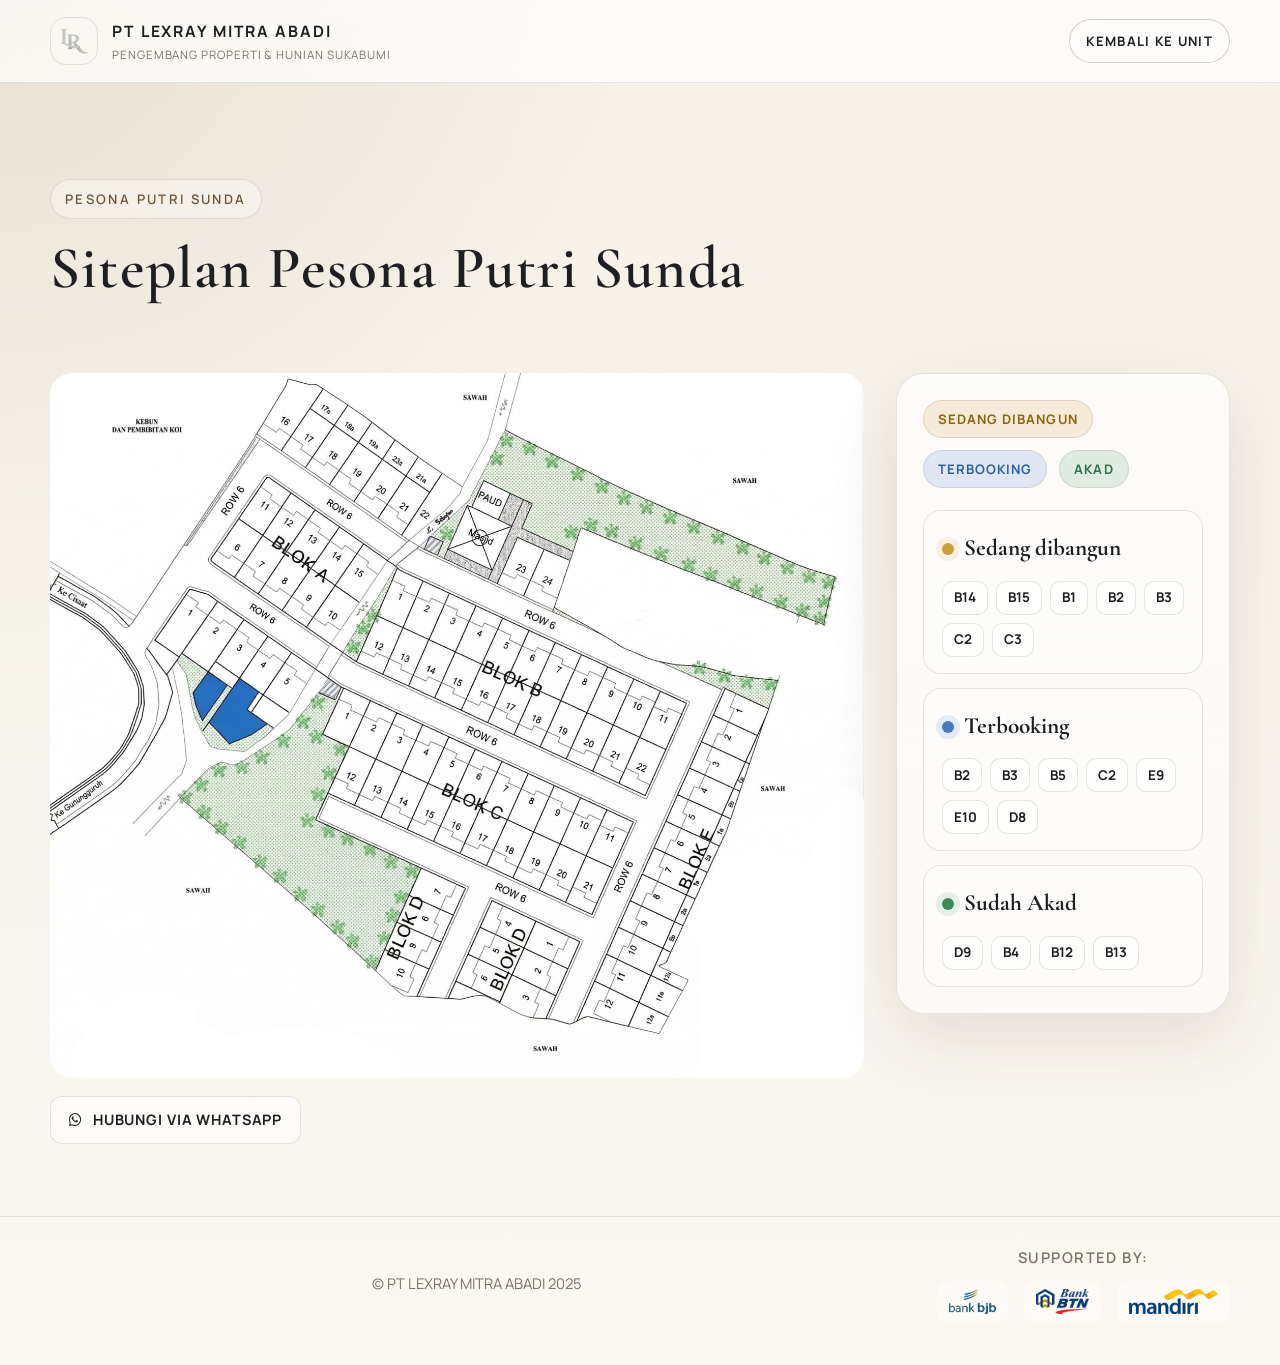
==== stok.html @ ffd5fc75 "Update carousel dengan gambar-gambar terbaru dan perbaikan responsif" ====
<!DOCTYPE html>
<html lang="id" data-theme="light">

<head>
    <meta charset="UTF-8">
    <meta name="viewport" content="width=device-width, initial-scale=1, viewport-fit=cover">
    <title>Cek Ketersediaan Stok | PT LEXRAY MITRA ABADI</title>
    <meta name="theme-color" content="#f5f1e8">
    <link rel="preconnect" href="https://fonts.googleapis.com">
    <link rel="preconnect" href="https://fonts.gstatic.com" crossorigin>
    <link
        href="https://fonts.googleapis.com/css2?family=Cormorant+Garamond:wght@500;600;700&family=Manrope:wght@400;500;600;700&display=swap"
        rel="stylesheet">
    <link rel="icon" type="image/png" href="contents/img/Screenshotlogolexray.png">
    <link rel="stylesheet" href="styles.css">
    <link rel="stylesheet" href="https://cdnjs.cloudflare.com/ajax/libs/font-awesome/6.4.0/css/all.min.css">
</head>

<body>
    <nav class="navbar">
        <div class="container">
            <a href="index.html#units" class="mobile-back-link" aria-label="Kembali ke laman utama">
                <i class="fas fa-arrow-left" aria-hidden="true"></i>
            </a>
            <div class="nav-brand">
                <div class="logo-container">
                    <img src="contents/img/Screenshotlogolexray.png" alt="PT LEXRAY Logo" class="logo">
                </div>
                <div class="brand-text">
                    <h1>PT LEXRAY MITRA ABADI</h1>
                    <p class="tagline">Pengembang Properti & Hunian Sukabumi</p>
                </div>
            </div>
            <a href="index.html#units" class="secondary-link secondary-link-page">Kembali ke Unit</a>
        </div>
    </nav>

    <section class="page-hero page-hero-compact">
        <div class="container">
            <div class="section-header section-header-left">
                <p class="hero-eyebrow">Pesona Putri Sunda</p>
                <h2>Siteplan Pesona Putri Sunda</h2>
            </div>

            <div class="stok-layout">
                <div class="siteplan-display">
                    <img src="contents/img/siteplanputrisunda.png" alt="Siteplan Pesona Putri Sunda">
                </div>

                <div class="unit-status-board">
                    <div class="unit-status-legend">
                        <span class="status-pill status-pill-build">Sedang dibangun</span>
                        <span class="status-pill status-pill-booked">Terbooking</span>
                        <span class="status-pill status-pill-akad">Akad</span>
                    </div>

                    <div class="unit-status-grid">
                        <article class="unit-status-card">
                            <div class="unit-status-heading">
                                <span class="status-dot status-dot-build" aria-hidden="true"></span>
                                <h3>Sedang dibangun</h3>
                            </div>
                            <div class="unit-chip-list">
                                <span class="unit-chip">B14</span>
                                <span class="unit-chip">B15</span>
                                <span class="unit-chip">B1</span>
                                <span class="unit-chip">B2</span>
                                <span class="unit-chip">B3</span>
                                <span class="unit-chip">C2</span>
                                <span class="unit-chip">C3</span>
                            </div>
                        </article>

                        <article class="unit-status-card">
                            <div class="unit-status-heading">
                                <span class="status-dot status-dot-booked" aria-hidden="true"></span>
                                <h3>Terbooking</h3>
                            </div>
                            <div class="unit-chip-list">
                                <span class="unit-chip">B2</span>
                                <span class="unit-chip">B3</span>
                                <span class="unit-chip">B5</span>
                                <span class="unit-chip">C2</span>
                                <span class="unit-chip">E9</span>
                                <span class="unit-chip">E10</span>
                                <span class="unit-chip">D8</span>
                            </div>
                        </article>

                        <article class="unit-status-card">
                            <div class="unit-status-heading">
                                <span class="status-dot status-dot-akad" aria-hidden="true"></span>
                                <h3>Sudah Akad</h3>
                            </div>
                            <div class="unit-chip-list">
                                <span class="unit-chip">D9</span>
                                <span class="unit-chip">B4</span>
                                <span class="unit-chip">B12</span>
                                <span class="unit-chip">B13</span>
                            </div>
                        </article>
                    </div>
                </div>
            </div>

            <div class="siteplan-actions">
                <a href="https://wa.me/6282113459627" class="unit-download-btn" target="_blank"
                    rel="noopener noreferrer">
                    <i class="fab fa-whatsapp" aria-hidden="true"></i>
                    <span>Hubungi via WhatsApp</span>
                </a>
            </div>
        </div>
    </section>

    <footer class="footer">
        <div class="container">
            <div class="footer-content">
                <div class="footer-main">
                    <p>&copy; PT LEXRAY MITRA ABADI 2025</p>
                </div>
                <div class="footer-banks">
                    <p class="bank-label">Supported by:</p>
                    <div class="bank-logos">
                        <div class="bank-logo-item" title="Bank BJB">
                            <img src="contents/img/bank-bjb-seeklogo.png" alt="Logo Bank BJB" class="bank-logo-image">
                        </div>
                        <div class="bank-logo-item" title="Bank BTN">
                            <img src="contents/img/bank-tabungan-negara-btn-seeklogo.png" alt="Logo Bank BTN"
                                class="bank-logo-image">
                        </div>
                        <div class="bank-logo-item" title="Bank Mandiri">
                            <img src="contents/img/bank-mandiri-seeklogo.png" alt="Logo Bank Mandiri"
                                class="bank-logo-image">
                        </div>
                    </div>
                </div>
            </div>
        </div>
    </footer>

    <script src="script.js"></script>
</body>

</html>
---- styles.css ----
* {
    margin: 0;
    padding: 0;
    box-sizing: border-box;
}

:root {
    --bg: #f5f1e8;
    --surface: #fbf8f2;
    --surface-soft: #f1ebde;
    --surface-muted: #e7dfd0;
    --line: rgba(29, 31, 35, 0.11);
    --line-strong: rgba(29, 31, 35, 0.2);
    --text: #1d1f23;
    --text-muted: #5f5a52;
    --text-soft: #7a7367;
    --accent: #8d744a;
    --accent-soft: #6d5736;
    --white: #ffffff;
    --hero-ambient: rgba(141, 116, 74, 0.12);
    --hero-grid: rgba(29, 31, 35, 0.06);
    --hero-glow: rgba(255, 255, 255, 0.4);
    --glass: rgba(255, 255, 255, 0.72);
    --glass-strong: rgba(255, 255, 255, 0.84);
    --section-tint: rgba(255, 255, 255, 0.22);
    --section-fade: rgba(255, 255, 255, 0.28);
    --panel-bg: linear-gradient(180deg, rgba(255, 255, 255, 0.7), rgba(255, 255, 255, 0.45));
    --chip-bg: rgba(255, 255, 255, 0.42);
    --chip-bg-strong: rgba(255, 255, 255, 0.58);
    --soft-bg: rgba(255, 255, 255, 0.45);
    --soft-bg-2: rgba(255, 255, 255, 0.4);
    --soft-bg-3: rgba(255, 255, 255, 0.34);
    --soft-bg-4: rgba(255, 255, 255, 0.32);
    --soft-bg-5: rgba(255, 255, 255, 0.5);
    --shadow: 0 24px 70px rgba(64, 51, 32, 0.12);
    --radius-lg: 28px;
    --radius-md: 20px;
    --radius-sm: 14px;
    --container: 1180px;
}

html[data-theme='dark'] {
    --bg: #141518;
    --surface: #1d1f23;
    --surface-soft: #25282d;
    --surface-muted: #30343b;
    --line: rgba(255, 255, 255, 0.11);
    --line-strong: rgba(255, 255, 255, 0.18);
    --text: #f3efe8;
    --text-muted: #d0c7bb;
    --text-soft: #b4ab9f;
    --accent: #b79b6a;
    --accent-soft: #f0dfbd;
    --hero-ambient: rgba(183, 155, 106, 0.18);
    --hero-grid: rgba(255, 255, 255, 0.04);
    --hero-glow: rgba(255, 255, 255, 0.03);
    --glass: rgba(29, 31, 35, 0.78);
    --glass-strong: rgba(20, 21, 24, 0.94);
    --section-tint: rgba(255, 255, 255, 0.015);
    --section-fade: rgba(255, 255, 255, 0.02);
    --panel-bg: linear-gradient(180deg, rgba(37, 40, 45, 0.92), rgba(24, 26, 30, 0.9));
    --chip-bg: rgba(255, 255, 255, 0.04);
    --chip-bg-strong: rgba(255, 255, 255, 0.08);
    --soft-bg: rgba(255, 255, 255, 0.06);
    --soft-bg-2: rgba(255, 255, 255, 0.05);
    --soft-bg-3: rgba(255, 255, 255, 0.04);
    --soft-bg-4: rgba(255, 255, 255, 0.05);
    --soft-bg-5: rgba(255, 255, 255, 0.08);
    --shadow: 0 24px 70px rgba(0, 0, 0, 0.24);
}

html {
    scroll-behavior: smooth;
    width: 100%;
    max-width: 100%;
}

body {
    font-family: 'Manrope', 'Segoe UI', sans-serif;
    background:
        radial-gradient(circle at top left, var(--hero-ambient), transparent 34%),
        linear-gradient(180deg, var(--bg) 0%, var(--surface) 100%);
    color: var(--text);
    line-height: 1.7;
    width: 100%;
    max-width: 100%;
    overflow-x: hidden;
    text-rendering: optimizeLegibility;
    transition: background-color 0.2s ease, color 0.2s ease;
}

a,
button,
input,
textarea {
    -webkit-tap-highlight-color: transparent;
}

img {
    display: block;
    max-width: 100%;
}

.container {
    width: min(var(--container), calc(100% - 40px));
    margin: 0 auto;
}

section {
    position: relative;
    padding: 104px 0;
}

.about,
.team,
.social-section {
    background: var(--section-tint);
}

.contact {
    background: linear-gradient(180deg, var(--section-fade), rgba(255, 255, 255, 0));
}

.section-header {
    max-width: 760px;
    margin: 0 auto 56px;
    text-align: center;
}

.section-header h2,
.hero-content h2,
.placeholder-image h3,
.team-member h4 {
    font-family: 'Cormorant Garamond', Georgia, serif;
}

.section-header h2 {
    font-size: clamp(2.3rem, 5vw, 3.7rem);
    font-weight: 600;
    letter-spacing: 0.02em;
    line-height: 1.05;
    color: var(--text);
    margin-bottom: 12px;
}

.section-subtitle {
    font-size: 1rem;
    color: var(--text-muted);
    max-width: 620px;
    margin: 0 auto;
}

.navbar {
    position: sticky;
    top: 0;
    z-index: 100;
    background: var(--glass);
    border-bottom: 1px solid var(--line);
    backdrop-filter: saturate(130%) blur(10px);
}

.navbar.scrolled {
    background: var(--glass-strong);
    box-shadow: 0 14px 34px rgba(64, 51, 32, 0.12);
}

.navbar .container {
    display: flex;
    align-items: center;
    justify-content: space-between;
    gap: 24px;
    min-height: 82px;
}

.nav-brand {
    display: flex;
    align-items: center;
    gap: 14px;
    min-width: 0;
}

.logo-container {
    width: 48px;
    height: 48px;
    padding: 8px;
    border: 1px solid var(--line);
    border-radius: 16px;
    background: linear-gradient(180deg, rgba(255, 255, 255, 0.06), rgba(255, 255, 255, 0.02));
    flex-shrink: 0;
}

.logo {
    width: 100%;
    height: 100%;
    object-fit: contain;
}

.brand-text {
    min-width: 0;
}

.nav-brand h1 {
    font-size: 0.98rem;
    font-weight: 700;
    letter-spacing: 0.12em;
    color: var(--text);
}

.nav-brand .tagline {
    font-size: 0.72rem;
    letter-spacing: 0.08em;
    text-transform: uppercase;
    color: var(--text-soft);
    white-space: nowrap;
}

.nav-menu {
    display: flex;
    align-items: center;
    list-style: none;
    gap: 28px;
}

.nav-theme-item {
    display: none;
}

.nav-menu a {
    color: var(--text-muted);
    text-decoration: none;
    font-size: 0.84rem;
    text-transform: uppercase;
    letter-spacing: 0.14em;
    transition: color 0.2s ease;
}

.nav-menu a:hover,
.nav-menu a:focus-visible {
    color: var(--accent-soft);
}

.theme-toggle {
    display: inline-flex;
    align-items: center;
    gap: 10px;
    min-height: 48px;
    padding: 0 16px;
    border: 1px solid var(--line);
    border-radius: 999px;
    background: var(--soft-bg-4);
    color: var(--text);
    cursor: pointer;
    transition: border-color 0.2s ease, background 0.2s ease, color 0.2s ease;
}

.theme-toggle:hover,
.theme-toggle:focus-visible {
    border-color: rgba(141, 116, 74, 0.3);
    color: var(--accent-soft);
}

.theme-toggle-icon {
    width: 28px;
    height: 28px;
    display: inline-flex;
    align-items: center;
    justify-content: center;
    border-radius: 999px;
    background: var(--soft-bg-5);
    font-size: 0.82rem;
}

.theme-toggle-label {
    font-size: 0.78rem;
    font-weight: 700;
    letter-spacing: 0.12em;
    text-transform: uppercase;
}

.theme-toggle-mobile {
    width: 100%;
    justify-content: center;
}

.hamburger {
    display: none;
    width: 48px;
    height: 48px;
    padding: 0;
    border: 1px solid var(--line);
    border-radius: 14px;
    background: var(--chip-bg);
    cursor: pointer;
    align-items: center;
    justify-content: center;
    flex-direction: column;
    gap: 5px;
}

.hamburger span {
    width: 18px;
    height: 2px;
    border-radius: 999px;
    background: var(--text);
    transition: transform 0.2s ease, opacity 0.2s ease;
}

.hero {
    min-height: min(92vh, 860px);
    display: flex;
    align-items: center;
    overflow: hidden;
    padding: 112px 0 84px;
}

.hero::before {
    content: '';
    position: absolute;
    inset: 0;
    background:
        linear-gradient(135deg, var(--hero-glow), transparent 32%),
        radial-gradient(circle at 78% 28%, var(--hero-ambient), transparent 18%),
        linear-gradient(180deg, rgba(0, 0, 0, 0), rgba(0, 0, 0, 0.04));
}

.hero::after {
    content: '';
    position: absolute;
    inset: 0;
    background-image: url('contents/img/backgroundberanda.png');
    background-size: cover;
    background-position: center;
    opacity: 0.14;
    pointer-events: none;
}

.hero-overlay {
    position: absolute;
    inset: 0;
    background-image:
        linear-gradient(var(--hero-grid) 1px, transparent 1px),
        linear-gradient(90deg, var(--hero-grid) 1px, transparent 1px);
    background-size: 64px 64px;
    mask-image: linear-gradient(180deg, rgba(0, 0, 0, 0.25), rgba(0, 0, 0, 0));
    opacity: 0.24;
    pointer-events: none;
    z-index: 0;
}

.hero-content {
    position: relative;
    z-index: 1;
    max-width: 900px;
}

.hero-eyebrow {
    display: inline-block;
    margin-bottom: 18px;
    padding: 8px 14px;
    border: 1px solid var(--line);
    border-radius: 999px;
    background: var(--soft-bg-3);
    color: var(--accent-soft);
    font-size: 0.82rem;
    font-weight: 600;
    letter-spacing: 0.18em;
    text-transform: uppercase;
}

.hero-content h2 {
    max-width: 880px;
    font-size: clamp(3.2rem, 8vw, 6rem);
    font-weight: 600;
    line-height: 0.94;
    letter-spacing: 0.01em;
    margin-bottom: 20px;
}

.hero-lead {
    max-width: 640px;
    font-size: 1.1rem;
    color: var(--text-muted);
    margin-bottom: 32px;
}

html[data-theme='dark'] .section-header h2,
html[data-theme='dark'] .hero-content h2,
html[data-theme='dark'] .placeholder-image h3,
html[data-theme='dark'] .team-member h4,
html[data-theme='dark'] .info-item h4,
html[data-theme='dark'] .hero-metric strong {
    color: #fbf7ef;
}

html[data-theme='dark'] .section-subtitle,
html[data-theme='dark'] .hero-lead,
html[data-theme='dark'] .about-text p,
html[data-theme='dark'] .team-member p,
html[data-theme='dark'] .info-item p,
html[data-theme='dark'] .feature-list,
html[data-theme='dark'] .hero-metric span,
html[data-theme='dark'] .stat p,
html[data-theme='dark'] .nav-menu a,
html[data-theme='dark'] .nav-brand .tagline,
html[data-theme='dark'] .footer p {
    color: var(--text-muted);
}

html[data-theme='dark'] .hero-eyebrow,
html[data-theme='dark'] .team-member h3,
html[data-theme='dark'] .placeholder-kicker,
html[data-theme='dark'] .social-links a:hover,
html[data-theme='dark'] .social-icons a:hover,
html[data-theme='dark'] .theme-toggle:hover,
html[data-theme='dark'] .theme-toggle:focus-visible,
html[data-theme='dark'] .secondary-link:hover,
html[data-theme='dark'] .secondary-link:focus-visible {
    color: var(--accent-soft);
}

.hero-actions {
    display: flex;
    align-items: center;
    gap: 18px;
    flex-wrap: wrap;
    margin-bottom: 42px;
}

.secondary-link {
    display: inline-flex;
    align-items: center;
    justify-content: center;
    min-height: 44px;
    padding: 0 16px;
    color: var(--text);
    text-decoration: none;
    border: 1px solid var(--line-strong);
    background: var(--chip-bg);
    font-size: 0.82rem;
    font-weight: 700;
    letter-spacing: 0.1em;
    text-transform: uppercase;
    border-radius: 999px;
    transition: border-color 0.2s ease, color 0.2s ease, background 0.2s ease;
}

.secondary-link:hover,
.secondary-link:focus-visible {
    color: var(--accent-soft);
    border-color: rgba(183, 155, 106, 0.5);
    background: var(--chip-bg-strong);
}

.hero-metrics {
    display: grid;
    grid-template-columns: repeat(3, minmax(0, 1fr));
    gap: 16px;
    max-width: 820px;
}

.hero-metric,
.stat,
.team-member,
.info-item,
.placeholder-image {
    border: 1px solid var(--line);
    background: var(--panel-bg);
    box-shadow: var(--shadow);
}

.hero-metric {
    padding: 18px 20px;
    border-radius: var(--radius-md);
}

.hero-metric strong {
    display: block;
    margin-bottom: 6px;
    color: var(--text);
    font-size: 1.2rem;
    font-weight: 700;
}

.hero-metric span {
    color: var(--text-soft);
    font-size: 0.95rem;
}

.about-content {
    display: grid;
    grid-template-columns: minmax(0, 1.05fr) minmax(320px, 0.95fr);
    gap: 34px;
    align-items: stretch;
}

.about-text p {
    color: var(--text-muted);
    margin-bottom: 18px;
}

.about-stats {
    display: grid;
    grid-template-columns: repeat(3, minmax(0, 1fr));
    gap: 16px;
    margin-top: 28px;
}

.stat {
    padding: 24px 20px;
    border-radius: var(--radius-md);
}

.stat h3 {
    color: var(--accent-soft);
    font-size: 1.8rem;
    margin-bottom: 6px;
}

.stat p {
    color: var(--text-soft);
    font-size: 0.95rem;
}

.placeholder-image {
    height: 100%;
    min-height: 420px;
    padding: 36px;
    border-radius: var(--radius-lg);
    display: flex;
    flex-direction: column;
    justify-content: flex-end;
    position: relative;
    overflow: hidden;
}

.placeholder-image::before,
.placeholder-image::after {
    content: '';
    position: absolute;
    border-radius: 999px;
    border: 1px solid var(--line);
}

.placeholder-image::before {
    width: 320px;
    height: 320px;
    top: -140px;
    right: -120px;
}

.placeholder-image::after {
    width: 220px;
    height: 220px;
    bottom: -90px;
    left: -70px;
}

.placeholder-kicker {
    position: relative;
    z-index: 1;
    margin-bottom: 14px;
    color: var(--accent-soft);
    font-size: 0.82rem;
    letter-spacing: 0.16em;
    text-transform: uppercase;
}

.placeholder-image h3 {
    position: relative;
    z-index: 1;
    font-size: clamp(2rem, 4vw, 3rem);
    line-height: 1;
    margin-bottom: 24px;
    max-width: 420px;
}

.feature-list {
    position: relative;
    z-index: 1;
    list-style: none;
    display: grid;
    gap: 12px;
    color: var(--text-muted);
}

.feature-list li {
    padding-left: 22px;
    position: relative;
}

.feature-list li::before {
    content: '';
    position: absolute;
    left: 0;
    top: 11px;
    width: 9px;
    height: 9px;
    border-radius: 999px;
    background: var(--accent);
    box-shadow: 0 0 0 5px rgba(183, 155, 106, 0.08);
}

.team-grid,
.contact-info {
    display: grid;
    gap: 20px;
}

.team-grid {
    grid-template-columns: repeat(2, minmax(0, 1fr));
}

.team-member {
    padding: 32px;
    border-radius: var(--radius-lg);
    text-align: center;
}

.member-image {
    width: 124px;
    height: 124px;
    margin: 0 auto 22px;
    padding: 4px;
    border-radius: 999px;
    border: 1px solid var(--line);
    background: linear-gradient(180deg, var(--soft-bg-5), var(--chip-bg));
}

.member-photo {
    width: 100%;
    height: 100%;
    object-fit: cover;
    border-radius: 999px;
}

.team-member h3 {
    color: var(--accent-soft);
    font-size: 0.86rem;
    letter-spacing: 0.16em;
    text-transform: uppercase;
    margin-bottom: 6px;
}

.team-member h4 {
    font-size: 2rem;
    line-height: 1.02;
    margin-bottom: 14px;
}

.team-member p {
    color: var(--text-muted);
    max-width: 430px;
    margin: 0 auto 22px;
}

.social-links,
.social-icons {
    display: flex;
    justify-content: center;
    flex-wrap: wrap;
    gap: 12px;
}

.social-links a,
.social-icons a {
    width: 44px;
    height: 44px;
    display: inline-flex;
    align-items: center;
    justify-content: center;
    border-radius: 999px;
    border: 1px solid var(--line);
    color: var(--text-muted);
    background: var(--soft-bg-2);
    text-decoration: none;
    transition: color 0.2s ease, border-color 0.2s ease, transform 0.2s ease;
}

.social-links a:hover,
.social-icons a:hover {
    color: var(--accent-soft);
    border-color: rgba(183, 155, 106, 0.32);
    transform: translateY(-1px);
}

.contact-content {
    display: flex;
    justify-content: center;
}

.contact-info {
    width: 100%;
    grid-template-columns: repeat(3, minmax(0, 1fr));
}

.info-item {
    min-height: 100%;
    padding: 30px 24px;
    border-radius: var(--radius-md);
    text-align: center;
}

.info-item i {
    display: inline-grid;
    place-items: center;
    width: 52px;
    height: 52px;
    margin-bottom: 18px;
    border-radius: 16px;
    background: var(--soft-bg);
    color: var(--accent-soft);
    font-size: 1.2rem;
}

.contact-icon {
    line-height: 1;
}

.info-item h4 {
    margin-bottom: 8px;
    color: var(--text);
}

.info-item p {
    color: var(--text-muted);
}

.info-item p a {
    color: inherit;
    text-decoration: none;
}

.info-item p a:hover,
.info-item p a:focus-visible {
    color: var(--accent-soft);
}

.social-section {
    padding-top: 76px;
    padding-bottom: 76px;
    text-align: center;
}

.social-section h3 {
    font-size: 1.45rem;
    margin-bottom: 22px;
    color: var(--text);
}

.footer {
    padding: 28px 0 42px;
    border-top: 1px solid var(--line);
}

.footer p {
    color: var(--text-soft);
    text-align: center;
    font-size: 0.92rem;
}

.fade-in {
    opacity: 0;
    transform: translateY(18px);
    transition: opacity 0.45s ease, transform 0.45s ease;
}

.fade-in-visible {
    opacity: 1;
    transform: translateY(0);
}

.hamburger.active span:nth-child(1) {
    transform: translateY(7px) rotate(45deg);
}

.hamburger.active span:nth-child(2) {
    opacity: 0;
}

.hamburger.active span:nth-child(3) {
    transform: translateY(-7px) rotate(-45deg);
}

/* Units Section Styles */
.units {
    background: linear-gradient(180deg, var(--section-fade), rgba(255, 255, 255, 0));
}

.unit-showcase {
    display: grid;
    grid-template-columns: minmax(0, 1.05fr) minmax(320px, 0.95fr);
    gap: 24px;
    align-items: start;
}

.unit-download {
    display: flex;
    justify-content: center;
    margin-top: 28px;
}

.unit-download-btn {
    display: inline-flex;
    align-items: center;
    gap: 10px;
    min-height: 48px;
    padding: 0 18px;
    border: 1px solid var(--line);
    border-radius: 12px;
    background: var(--panel-bg);
    color: var(--text);
    text-decoration: none;
    font-size: 0.9rem;
    font-weight: 700;
    letter-spacing: 0.06em;
    text-transform: uppercase;
    transition: transform 0.2s ease, border-color 0.2s ease, color 0.2s ease;
}

.unit-download-btn:hover,
.unit-download-btn:focus-visible {
    transform: translateY(-1px);
    border-color: rgba(141, 116, 74, 0.3);
    color: var(--accent-soft);
}

.page-hero {
    padding-top: 96px;
    padding-bottom: 72px;
}

.page-hero-compact {
    padding-top: 96px;
}

.section-header-left {
    margin-left: 0;
    margin-right: 0;
    text-align: left;
}

.siteplan-actions {
    margin-top: 18px;
}

.mobile-back-link {
    display: none;
    width: 44px;
    height: 44px;
    align-items: center;
    justify-content: center;
    flex-shrink: 0;
    border: 1px solid var(--line);
    border-radius: 14px;
    background: var(--soft-bg-4);
    color: var(--text);
    text-decoration: none;
    transition: border-color 0.2s ease, color 0.2s ease, background 0.2s ease;
}

.mobile-back-link:hover,
.mobile-back-link:focus-visible {
    border-color: rgba(141, 116, 74, 0.3);
    color: var(--accent-soft);
}

.secondary-link-page {
    flex-shrink: 0;
}

.secondary-link-inline {
    align-self: flex-start;
}

.stok-layout {
    display: grid;
    grid-template-columns: minmax(0, 1.9fr) minmax(320px, 0.78fr);
    gap: 32px;
    align-items: start;
}

.availability-grid {
    display: grid;
    grid-template-columns: minmax(0, 1.2fr) minmax(280px, 0.8fr);
    gap: 24px;
    align-items: stretch;
}

.availability-card {
    padding: 30px;
    border: 1px solid var(--line);
    border-radius: var(--radius-lg);
    background: var(--panel-bg);
    box-shadow: var(--shadow);
}

.availability-card-highlight {
    position: relative;
    overflow: hidden;
}

.availability-card-highlight::before {
    content: '';
    position: absolute;
    inset: 0 auto auto 0;
    width: 180px;
    height: 180px;
    background: radial-gradient(circle, rgba(141, 116, 74, 0.12), transparent 72%);
    pointer-events: none;
}

.availability-card h3 {
    font-family: 'Cormorant Garamond', Georgia, serif;
    font-size: clamp(2rem, 4vw, 2.8rem);
    line-height: 1;
    margin-bottom: 14px;
}

.availability-card p {
    color: var(--text-muted);
    margin-bottom: 20px;
}

.availability-chip {
    display: inline-flex;
    align-items: center;
    min-height: 34px;
    padding: 0 12px;
    border: 1px solid var(--line);
    border-radius: 999px;
    background: var(--soft-bg-3);
    color: var(--accent-soft);
    font-size: 0.76rem;
    font-weight: 700;
    letter-spacing: 0.14em;
    text-transform: uppercase;
    margin-bottom: 16px;
}

.availability-meta {
    display: grid;
    gap: 14px;
}

.availability-meta-item {
    padding: 16px 18px;
    border: 1px solid var(--line);
    border-radius: var(--radius-sm);
    background: var(--soft-bg-2);
}

.availability-meta-item strong {
    display: block;
    color: var(--text);
    margin-bottom: 4px;
}

.availability-meta-item span {
    color: var(--text-muted);
}

.availability-actions {
    display: flex;
    flex-direction: column;
    align-items: flex-start;
    gap: 14px;
}

.siteplan-display {
    margin-top: 18px;
}

.siteplan-display img {
    width: 100%;
    height: auto;
    display: block;
    max-height: 900px;
    object-fit: contain;
    border-radius: 22px;
}

.unit-status-board {
    margin-top: 18px;
    padding: 26px;
    border: 1px solid var(--line);
    border-radius: var(--radius-lg);
    background: var(--panel-bg);
    box-shadow: var(--shadow);
}

.unit-status-legend {
    display: flex;
    flex-wrap: wrap;
    gap: 12px;
    margin-bottom: 22px;
}

.status-pill {
    display: inline-flex;
    align-items: center;
    min-height: 38px;
    padding: 0 14px;
    border-radius: 999px;
    border: 1px solid var(--line);
    font-size: 0.82rem;
    font-weight: 700;
    letter-spacing: 0.08em;
    text-transform: uppercase;
}

.status-pill-build {
    background: rgba(209, 158, 51, 0.16);
    color: #8b6610;
}

.status-pill-booked {
    background: rgba(60, 116, 206, 0.14);
    color: #2f5f9f;
}

.status-pill-akad {
    background: rgba(58, 140, 91, 0.14);
    color: #2d6f47;
}

.unit-status-grid {
    display: grid;
    grid-template-columns: 1fr;
    gap: 14px;
}

.unit-status-card {
    padding: 18px 18px 16px;
    border: 1px solid var(--line);
    border-radius: 18px;
    background: rgba(255, 255, 255, 0.38);
    box-shadow: none;
}

.unit-status-heading {
    display: flex;
    align-items: center;
    gap: 10px;
    margin-bottom: 12px;
}

.unit-status-heading h3 {
    font-size: 1.45rem;
    margin: 0;
    font-family: 'Cormorant Garamond', Georgia, serif;
}

.status-dot {
    width: 12px;
    height: 12px;
    border-radius: 999px;
    flex-shrink: 0;
}

.status-dot-build {
    background: #caa03d;
    box-shadow: 0 0 0 6px rgba(209, 158, 51, 0.12);
}

.status-dot-booked {
    background: #4a78bd;
    box-shadow: 0 0 0 6px rgba(60, 116, 206, 0.12);
}

.status-dot-akad {
    background: #3c8a5a;
    box-shadow: 0 0 0 6px rgba(58, 140, 91, 0.12);
}

.unit-chip-list {
    display: flex;
    flex-wrap: wrap;
    gap: 8px;
}

.unit-chip {
    display: inline-flex;
    align-items: center;
    min-height: 34px;
    padding: 0 11px;
    border-radius: 10px;
    border: 1px solid var(--line);
    background: rgba(255, 255, 255, 0.52);
    color: var(--text);
    font-size: 0.84rem;
    font-weight: 700;
}

html[data-theme='dark'] .unit-status-card {
    background: rgba(255, 255, 255, 0.03);
}

html[data-theme='dark'] .unit-chip {
    background: rgba(255, 255, 255, 0.06);
}

html[data-theme='dark'] .status-pill-build {
    color: #e7c46d;
}

html[data-theme='dark'] .status-pill-booked {
    color: #8eb6f3;
}

html[data-theme='dark'] .status-pill-akad {
    color: #8fd1aa;
}

.unit-card {
    padding: 28px;
    border-radius: 18px;
    border: 1px solid var(--line);
    background: var(--panel-bg);
    box-shadow: var(--shadow);
    transition: transform 0.2s ease, border-color 0.2s ease;
}

.unit-card:hover {
    transform: translateY(-2px);
    border-color: rgba(141, 116, 74, 0.24);
}

.unit-card-featured {
    padding: 34px;
}

.unit-label {
    color: var(--accent-soft);
    font-size: 0.8rem;
    font-weight: 700;
    letter-spacing: 0.16em;
    text-transform: uppercase;
    margin-bottom: 16px;
}

.unit-icon {
    width: 48px;
    height: 48px;
    display: grid;
    place-items: center;
    margin-bottom: 18px;
    border-radius: 10px;
    background: var(--soft-bg);
    color: var(--accent-soft);
    font-size: 1.1rem;
}

.unit-card h3 {
    font-size: 1.35rem;
    line-height: 1.15;
    margin-bottom: 12px;
    font-family: 'Cormorant Garamond', Georgia, serif;
}

.unit-card p {
    color: var(--text-muted);
    margin-bottom: 16px;
    font-size: 0.95rem;
}

.unit-info {
    display: flex;
    gap: 8px;
    margin-bottom: 18px;
    flex-wrap: wrap;
}

.info-badge {
    display: inline-block;
    padding: 6px 12px;
    background: var(--soft-bg-3);
    border: 1px solid var(--line);
    border-radius: 10px;
    color: var(--text-muted);
    font-size: 0.78rem;
    font-weight: 600;
}

.unit-location,
.unit-specs {
    margin-top: 24px;
    padding: 20px 22px;
    border-radius: 14px;
    border: 1px solid var(--line);
    background: var(--soft-bg-2);
}

.unit-location h4,
.unit-specs h4 {
    margin-bottom: 10px;
    font-size: 1rem;
    color: var(--text);
}

.unit-location p {
    margin: 0;
    color: var(--text-muted);
}

.unit-spec-list {
    list-style: none;
    display: grid;
    gap: 10px;
    color: var(--text-muted);
}

.unit-spec-list li {
    position: relative;
    padding-left: 20px;
}

.unit-spec-list li::before {
    content: '';
    position: absolute;
    left: 0;
    top: 11px;
    width: 8px;
    height: 8px;
    border-radius: 999px;
    background: var(--accent);
    box-shadow: 0 0 0 4px rgba(183, 155, 106, 0.08);
}

.unit-carousel {
    position: relative;
}

.unit-carousel-mobile {
    display: none;
}

.unit-carousel-desktop {
    display: block;
}

.unit-siteplan {
    border: 1px solid var(--line);
    border-radius: 16px;
    background: var(--panel-bg);
    box-shadow: var(--shadow);
    overflow: hidden;
}

.unit-siteplan img {
    width: 100%;
    display: block;
    aspect-ratio: 4 / 2.6;
    object-fit: cover;
    background: var(--surface-soft);
}

.unit-carousel-track {
    position: relative;
    overflow: hidden;
    border-radius: 16px;
}

.unit-slide {
    display: none;
    margin: 0;
    position: relative;
}

.unit-slide.active {
    display: block;
}

.unit-slide::after {
    content: '';
    position: absolute;
    inset: auto 0 0;
    height: 32%;
    background: linear-gradient(180deg, transparent, rgba(0, 0, 0, 0.18));
    pointer-events: none;
}

.unit-slide img {
    width: 100%;
    aspect-ratio: 4 / 3;
    object-fit: cover;
    background: var(--surface-soft);
}

.unit-carousel-controls {
    display: flex;
    align-items: center;
    justify-content: center;
    padding-top: 14px;
}

.carousel-btn {
    position: absolute;
    top: 50%;
    z-index: 2;
    width: 46px;
    height: 46px;
    border: 1px solid rgba(255, 255, 255, 0.24);
    border-radius: 12px;
    display: inline-flex;
    align-items: center;
    justify-content: center;
    cursor: pointer;
    color: #ffffff;
    background: rgba(20, 21, 24, 0.28);
    backdrop-filter: blur(10px);
    transform: translateY(-50%);
    transition: background 0.2s ease, border-color 0.2s ease, transform 0.2s ease;
}

.carousel-btn:hover,
.carousel-btn:focus-visible {
    transform: translateY(-50%) scale(1.03);
    border-color: rgba(255, 255, 255, 0.42);
    background: rgba(20, 21, 24, 0.42);
}

.carousel-btn-prev {
    left: 14px;
}

.carousel-btn-next {
    right: 14px;
}

.unit-carousel-dots {
    display: flex;
    align-items: center;
    justify-content: center;
    gap: 10px;
}

.carousel-dot {
    width: 34px;
    height: 10px;
    padding: 0;
    border: none;
    border-radius: 4px;
    background: transparent;
    cursor: pointer;
    overflow: hidden;
    transition: transform 0.2s ease;
}

.carousel-dot span {
    display: block;
    width: 100%;
    height: 100%;
    border-radius: inherit;
    background: rgba(141, 116, 74, 0.18);
    transition: background 0.25s ease;
}

.carousel-dot.active {
    transform: translateY(-1px);
}

.carousel-dot.active span {
    background: var(--accent);
}

html[data-theme='dark'] .carousel-dot span {
    background: rgba(255, 255, 255, 0.14);
}

html[data-theme='dark'] .carousel-dot.active span {
    background: var(--accent);
}

/* Footer Bank Logos */
.footer-content {
    display: flex;
    justify-content: space-between;
    align-items: center;
    gap: 32px;
    flex-wrap: wrap;
}

.footer-main {
    flex: 1;
}

.footer-banks {
    text-align: center;
}

.bank-label {
    font-size: 0.82rem;
    font-weight: 600;
    letter-spacing: 0.1em;
    text-transform: uppercase;
    color: var(--text-muted);
    margin-bottom: 10px;
}

.bank-logos {
    display: flex;
    gap: 16px;
    justify-content: center;
    align-items: center;
}

.bank-logo-item {
    display: flex;
    flex-direction: column;
    align-items: center;
    gap: 6px;
    padding: 8px 12px;
    border-radius: 10px;
    background: var(--soft-bg-3);
    color: var(--accent-soft);
    font-size: 0.95rem;
    transition: all 0.2s ease;
}

.bank-logo-item:hover {
    background: var(--soft-bg-4);
    transform: translateY(-1px);
}

.bank-logo-image {
    width: auto;
    height: 26px;
    object-fit: contain;
    filter: saturate(0.96);
}

.bank-logo-item span {
    font-size: 0.7rem;
    font-weight: 600;
}

@media (max-width: 980px) {
    .stok-layout,
    .about-content,
    .team-grid,
    .contact-info,
    .hero-metrics,
    .unit-showcase,
    .availability-grid,
    .unit-status-grid {
        grid-template-columns: 1fr;
    }

    .placeholder-image {
        min-height: 360px;
    }

    .siteplan-display {
        position: static;
    }

    .siteplan-display img {
        max-height: none;
        border-radius: 18px;
    }

    .unit-status-board {
        margin-top: 28px;
        padding-top: 28px;
        border: none;
        border-top: 1px solid var(--line);
        border-radius: 0;
        background: transparent;
        box-shadow: none;
    }
}

@media (max-width: 820px) {
    .navbar .container {
        min-height: 74px;
        flex-wrap: nowrap;
        align-items: center;
        gap: 8px;
    }

    .mobile-back-link {
        display: inline-flex;
        margin-right: 2px;
    }

    .nav-brand {
        gap: 10px;
        flex: 1;
        min-width: 0;
    }

    .nav-menu {
        position: absolute;
        top: calc(100% + 10px);
        left: 20px;
        right: 20px;
        display: none;
        flex-direction: column;
        align-items: flex-start;
        gap: 14px;
        padding: 18px;
        border: 1px solid var(--line);
        border-radius: 20px;
        background: var(--glass-strong);
        box-shadow: 0 18px 36px rgba(0, 0, 0, 0.26);
    }

    .nav-menu.active {
        display: flex;
    }

    .nav-theme-item {
        display: block;
        width: 100%;
        margin-top: 6px;
        padding-top: 14px;
        border-top: 1px solid var(--line);
    }

    .theme-toggle-desktop {
        display: none;
    }

    .hamburger {
        display: inline-flex;
    }

    .secondary-link-page {
        display: none;
    }
}

@media (max-width: 640px) {
    section {
        padding: 84px 0;
    }

    .container {
        width: min(var(--container), calc(100% - 28px));
    }

    .hero {
        min-height: auto;
        padding-top: 96px;
    }

    .page-hero {
        padding-top: 92px;
        padding-bottom: 56px;
    }

    .hero-content h2 {
        font-size: clamp(2.4rem, 12vw, 3.6rem);
    }

    .hero-lead,
    .section-subtitle,
    .about-text p,
    .team-member p,
    .info-item p {
        font-size: 0.97rem;
    }

    .hero-actions {
        flex-direction: column;
        align-items: stretch;
    }

    .secondary-link {
        width: 100%;
    }

    .theme-toggle-mobile {
        min-height: 44px;
        padding: 0 14px;
    }

    .theme-toggle-mobile .theme-toggle-label {
        display: none;
    }

    .mobile-back-link {
        width: 40px;
        height: 40px;
        border-radius: 12px;
    }

    .nav-brand .tagline {
        white-space: normal;
    }

    .placeholder-image,
    .team-member,
    .info-item,
    .hero-metric,
    .stat,
    .unit-card {
        padding-left: 22px;
        padding-right: 22px;
    }

    .team-member {
        display: grid;
        grid-template-columns: 72px minmax(0, 1fr);
        gap: 12px 16px;
        align-items: start;
        text-align: left;
    }

    .member-image {
        grid-column: 1;
        grid-row: 1 / span 4;
        width: 72px;
        height: 72px;
        margin: 0;
    }

    .team-member h3,
    .team-member h4,
    .team-member p,
    .team-member .social-links {
        grid-column: 2;
    }

    .team-member h3 {
        margin-bottom: 4px;
    }

    .team-member h4 {
        font-size: 1.65rem;
        margin-bottom: 10px;
    }

    .team-member p {
        max-width: none;
        margin: 0 0 14px;
        font-size: 0.92rem;
        line-height: 1.55;
    }

    .social-links {
        justify-content: flex-start;
        gap: 10px;
    }

    .social-links a {
        width: 38px;
        height: 38px;
    }

    .info-item {
        display: flex;
        align-items: flex-start;
        gap: 16px;
        text-align: left;
    }

    .info-item i {
        margin-bottom: 0;
        flex-shrink: 0;
    }

    .info-item > div {
        min-width: 0;
    }

    .unit-card-featured {
        padding: 26px 22px;
    }

    .availability-card {
        padding: 24px 22px;
    }

    .unit-status-card {
        padding: 22px;
    }

    .siteplan-display img {
        border-radius: 14px;
    }

    .unit-carousel-mobile {
        display: block;
        margin-top: 8px;
    }

    .unit-carousel-desktop {
        display: none;
    }

    .unit-carousel-controls {
        gap: 10px;
        padding: 16px;
    }

    .unit-carousel-dots {
        flex-wrap: wrap;
        gap: 6px;
        max-width: 100%;
    }

    .carousel-dot {
        width: 20px;
        height: 8px;
    }

    .carousel-btn {
        width: 42px;
        height: 42px;
    }

    .footer-content {
        flex-direction: column;
        gap: 20px;
    }

    .footer-main {
        width: 100%;
        order: 2;
    }

    .footer-banks {
        width: 100%;
        order: 1;
    }

    .bank-logos {
        gap: 8px;
    }

    .bank-logo-item {
        padding: 6px 10px;
        font-size: 0.85rem;
    }

    .bank-logo-item i {
        font-size: 1rem;
    }
}

@media (prefers-reduced-motion: reduce) {
    html {
        scroll-behavior: auto;
    }

    *,
    *::before,
    *::after {
        animation: none !important;
        transition: none !important;
    }

    .fade-in {
        opacity: 1;
        transform: none;
    }

    body {
        transition: none;
    }
}
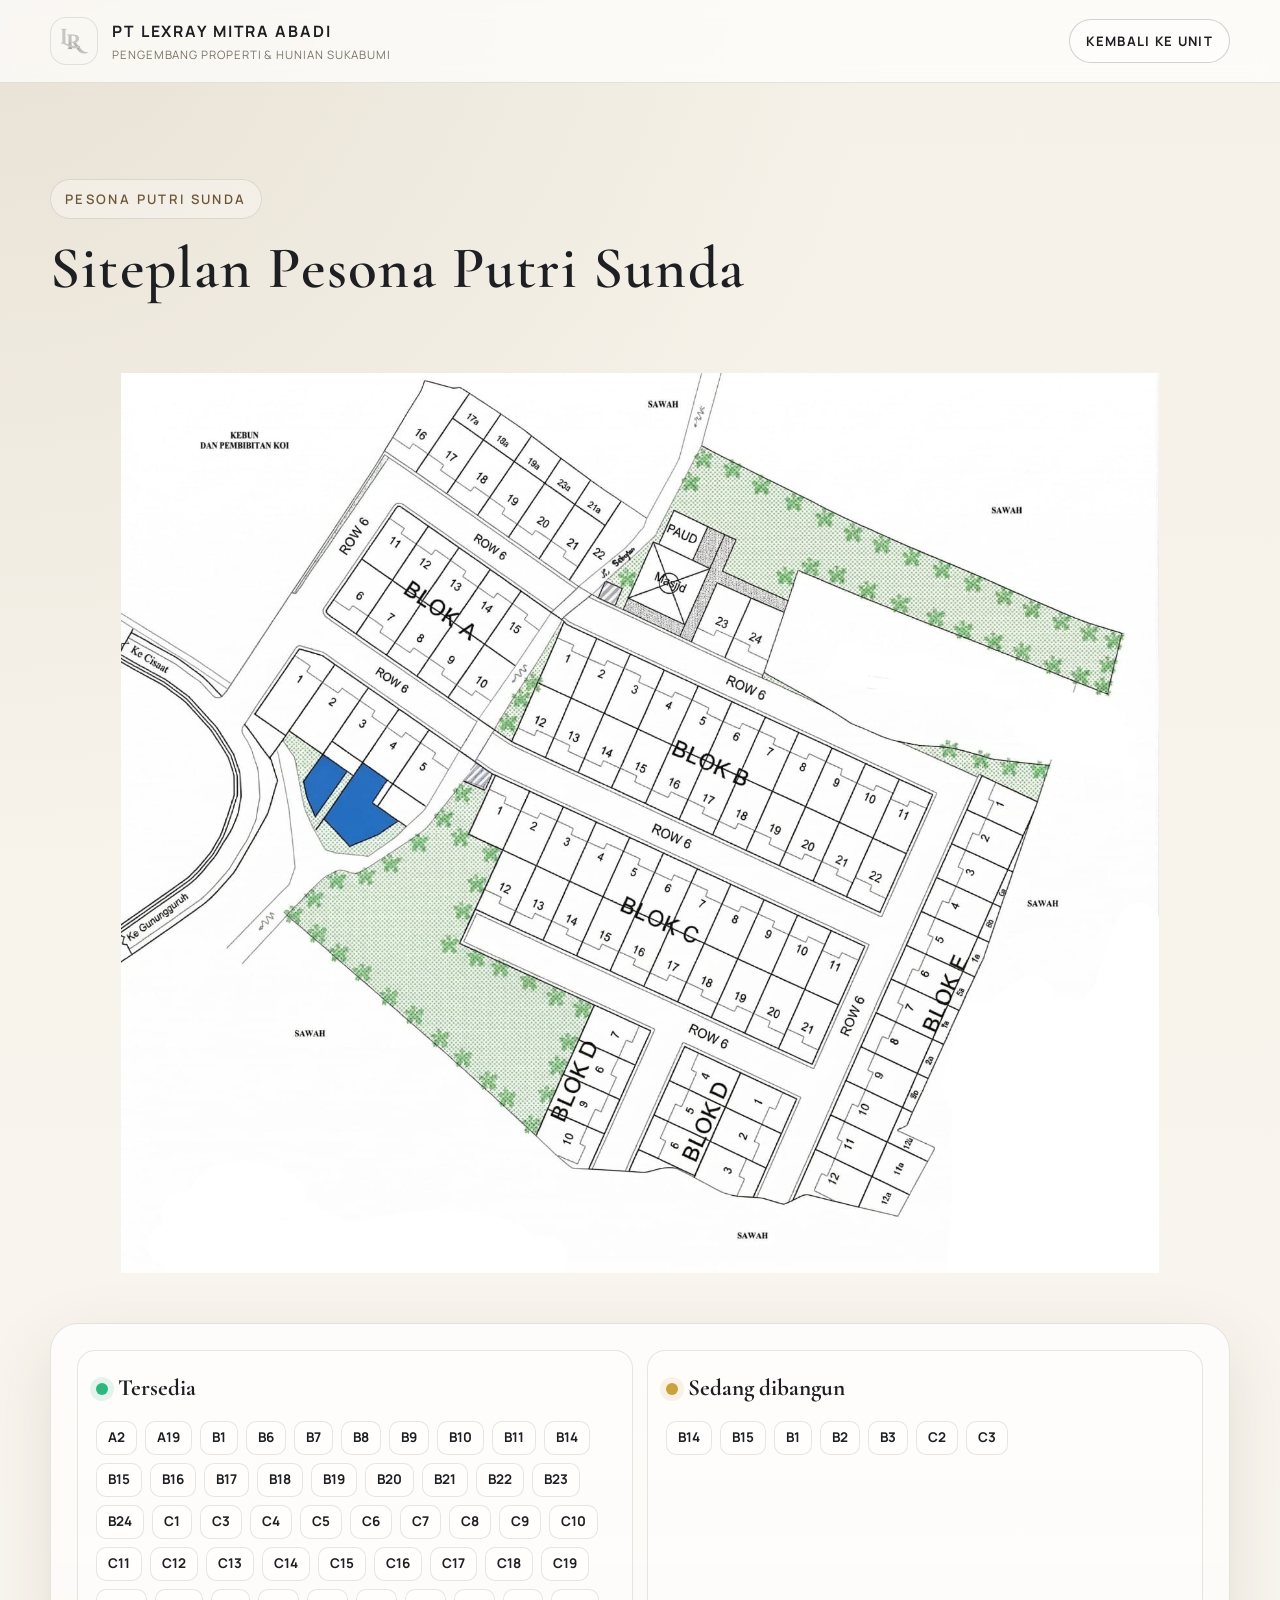
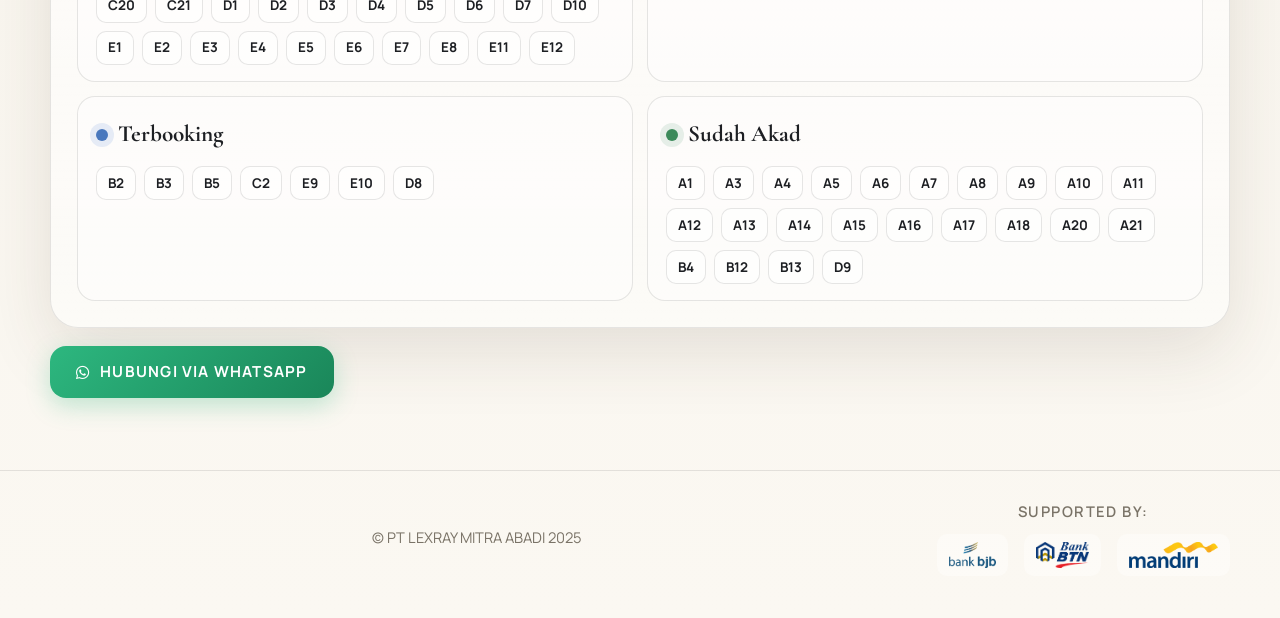
==== commit 57da60da: "13 april" ====
--- a/stok.html
+++ b/stok.html
@@ -48,13 +48,75 @@
                 </div>
 
                 <div class="unit-status-board">
-                    <div class="unit-status-legend">
-                        <span class="status-pill status-pill-build">Sedang dibangun</span>
-                        <span class="status-pill status-pill-booked">Terbooking</span>
-                        <span class="status-pill status-pill-akad">Akad</span>
-                    </div>
 
                     <div class="unit-status-grid">
+                        <article class="unit-status-card">
+                            <div class="unit-status-heading">
+                                <span class="status-dot status-dot-tersedia" aria-hidden="true"></span>
+                                <h3>Tersedia</h3>
+                            </div>
+                            <div class="unit-chip-list">
+                                <span class="unit-chip">A2</span>
+                                <span class="unit-chip">A19</span>
+                                <span class="unit-chip">B1</span>
+                                <span class="unit-chip">B6</span>
+                                <span class="unit-chip">B7</span>
+                                <span class="unit-chip">B8</span>
+                                <span class="unit-chip">B9</span>
+                                <span class="unit-chip">B10</span>
+                                <span class="unit-chip">B11</span>
+                                <span class="unit-chip">B14</span>
+                                <span class="unit-chip">B15</span>
+                                <span class="unit-chip">B16</span>
+                                <span class="unit-chip">B17</span>
+                                <span class="unit-chip">B18</span>
+                                <span class="unit-chip">B19</span>
+                                <span class="unit-chip">B20</span>
+                                <span class="unit-chip">B21</span>
+                                <span class="unit-chip">B22</span>
+                                <span class="unit-chip">B23</span>
+                                <span class="unit-chip">B24</span>
+                                <span class="unit-chip">C1</span>
+                                <span class="unit-chip">C3</span>
+                                <span class="unit-chip">C4</span>
+                                <span class="unit-chip">C5</span>
+                                <span class="unit-chip">C6</span>
+                                <span class="unit-chip">C7</span>
+                                <span class="unit-chip">C8</span>
+                                <span class="unit-chip">C9</span>
+                                <span class="unit-chip">C10</span>
+                                <span class="unit-chip">C11</span>
+                                <span class="unit-chip">C12</span>
+                                <span class="unit-chip">C13</span>
+                                <span class="unit-chip">C14</span>
+                                <span class="unit-chip">C15</span>
+                                <span class="unit-chip">C16</span>
+                                <span class="unit-chip">C17</span>
+                                <span class="unit-chip">C18</span>
+                                <span class="unit-chip">C19</span>
+                                <span class="unit-chip">C20</span>
+                                <span class="unit-chip">C21</span>
+                                <span class="unit-chip">D1</span>
+                                <span class="unit-chip">D2</span>
+                                <span class="unit-chip">D3</span>
+                                <span class="unit-chip">D4</span>
+                                <span class="unit-chip">D5</span>
+                                <span class="unit-chip">D6</span>
+                                <span class="unit-chip">D7</span>
+                                <span class="unit-chip">D10</span>
+                                <span class="unit-chip">E1</span>
+                                <span class="unit-chip">E2</span>
+                                <span class="unit-chip">E3</span>
+                                <span class="unit-chip">E4</span>
+                                <span class="unit-chip">E5</span>
+                                <span class="unit-chip">E6</span>
+                                <span class="unit-chip">E7</span>
+                                <span class="unit-chip">E8</span>
+                                <span class="unit-chip">E11</span>
+                                <span class="unit-chip">E12</span>
+                            </div>
+                        </article>
+
                         <article class="unit-status-card">
                             <div class="unit-status-heading">
                                 <span class="status-dot status-dot-build" aria-hidden="true"></span>
@@ -92,11 +154,30 @@
                                 <span class="status-dot status-dot-akad" aria-hidden="true"></span>
                                 <h3>Sudah Akad</h3>
                             </div>
-                            <div class="unit-chip-list">
-                                <span class="unit-chip">D9</span>
+                            <div class="unit-chip-list"> 
+                                <span class="unit-chip">A1</span>
+                                <span class="unit-chip">A3</span>
+                                <span class="unit-chip">A4</span>
+                                <span class="unit-chip">A5</span>
+                                <span class="unit-chip">A6</span>
+                                <span class="unit-chip">A7</span>
+                                <span class="unit-chip">A8</span>
+                                <span class="unit-chip">A9</span>
+                                <span class="unit-chip">A10</span>
+                                <span class="unit-chip">A11</span>
+                                <span class="unit-chip">A12</span>
+                                <span class="unit-chip">A13</span>
+                                <span class="unit-chip">A14</span>
+                                <span class="unit-chip">A15</span>
+                                <span class="unit-chip">A16</span>
+                                <span class="unit-chip">A17</span>
+                                <span class="unit-chip">A18</span>
+                                <span class="unit-chip">A20</span>
+                                <span class="unit-chip">A21</span>
                                 <span class="unit-chip">B4</span>
                                 <span class="unit-chip">B12</span>
                                 <span class="unit-chip">B13</span>
+                                <span class="unit-chip">D9</span>
                             </div>
                         </article>
                     </div>
--- a/styles.css
+++ b/styles.css
@@ -109,6 +109,7 @@
 section {
     position: relative;
     padding: 104px 0;
+    z-index: 1;
 }
 
 .about,
@@ -327,10 +328,12 @@
     content: '';
     position: absolute;
     inset: 0;
-    background-image: url('contents/img/backgroundberanda.png');
+    background-image: 
+        linear-gradient(180deg, rgba(0, 0, 0, 0), rgba(0, 0, 0, 0)),
+        url('contents/img/backgroundberanda.png');
     background-size: cover;
     background-position: center;
-    opacity: 0.14;
+    opacity: 1;
     pointer-events: none;
 }
 
@@ -747,6 +750,10 @@
     color: var(--text);
 }
 
+.units {
+    background: linear-gradient(180deg, var(--section-fade), rgba(255, 255, 255, 0));
+}
+
 .footer {
     padding: 28px 0 42px;
     border-top: 1px solid var(--line);
@@ -802,26 +809,34 @@
 .unit-download-btn {
     display: inline-flex;
     align-items: center;
+    justify-content: center;
     gap: 10px;
-    min-height: 48px;
-    padding: 0 18px;
-    border: 1px solid var(--line);
-    border-radius: 12px;
-    background: var(--panel-bg);
-    color: var(--text);
+    min-height: 52px;
+    padding: 0 26px;
+    border: none;
+    border-radius: 16px;
+    background: linear-gradient(135deg, #2db77f, #1a8659);
+    color: #ffffff;
     text-decoration: none;
-    font-size: 0.9rem;
+    font-size: 0.95rem;
     font-weight: 700;
-    letter-spacing: 0.06em;
+    letter-spacing: 0.08em;
     text-transform: uppercase;
-    transition: transform 0.2s ease, border-color 0.2s ease, color 0.2s ease;
+    box-shadow: 0 8px 24px rgba(45, 183, 127, 0.28);
+    transition: transform 0.2s ease, box-shadow 0.2s ease, background 0.2s ease;
+    cursor: pointer;
 }
 
 .unit-download-btn:hover,
 .unit-download-btn:focus-visible {
+    transform: translateY(-3px);
+    box-shadow: 0 12px 32px rgba(45, 183, 127, 0.36);
+    background: linear-gradient(135deg, #35d699, #2db77f);
+}
+
+.unit-download-btn:active {
     transform: translateY(-1px);
-    border-color: rgba(141, 116, 74, 0.3);
-    color: var(--accent-soft);
+    box-shadow: 0 6px 16px rgba(45, 183, 127, 0.24);
 }
 
 .page-hero {
@@ -874,7 +889,7 @@
 
 .stok-layout {
     display: grid;
-    grid-template-columns: minmax(0, 1.9fr) minmax(320px, 0.78fr);
+    grid-template-columns: 1fr;
     gap: 32px;
     align-items: start;
 }
@@ -988,44 +1003,9 @@
     box-shadow: var(--shadow);
 }
 
-.unit-status-legend {
-    display: flex;
-    flex-wrap: wrap;
-    gap: 12px;
-    margin-bottom: 22px;
-}
-
-.status-pill {
-    display: inline-flex;
-    align-items: center;
-    min-height: 38px;
-    padding: 0 14px;
-    border-radius: 999px;
-    border: 1px solid var(--line);
-    font-size: 0.82rem;
-    font-weight: 700;
-    letter-spacing: 0.08em;
-    text-transform: uppercase;
-}
-
-.status-pill-build {
-    background: rgba(209, 158, 51, 0.16);
-    color: #8b6610;
-}
-
-.status-pill-booked {
-    background: rgba(60, 116, 206, 0.14);
-    color: #2f5f9f;
-}
-
-.status-pill-akad {
-    background: rgba(58, 140, 91, 0.14);
-    color: #2d6f47;
-}
-
 .unit-status-grid {
     display: grid;
-    grid-template-columns: 1fr;
+    grid-template-columns: repeat(2, 1fr);
     gap: 14px;
 }
 
@@ -1072,6 +1052,11 @@
     box-shadow: 0 0 0 6px rgba(58, 140, 91, 0.12);
 }
 
+.status-dot-tersedia {
+    background: #2db77f;
+    box-shadow: 0 0 0 6px rgba(45, 183, 127, 0.12);
+}
+
 .unit-chip-list {
     display: flex;
     flex-wrap: wrap;
@@ -1097,18 +1082,6 @@
 
 html[data-theme='dark'] .unit-chip {
     background: rgba(255, 255, 255, 0.06);
-}
-
-html[data-theme='dark'] .status-pill-build {
-    color: #e7c46d;
-}
-
-html[data-theme='dark'] .status-pill-booked {
-    color: #8eb6f3;
-}
-
-html[data-theme='dark'] .status-pill-akad {
-    color: #8fd1aa;
 }
 
 .unit-card {
